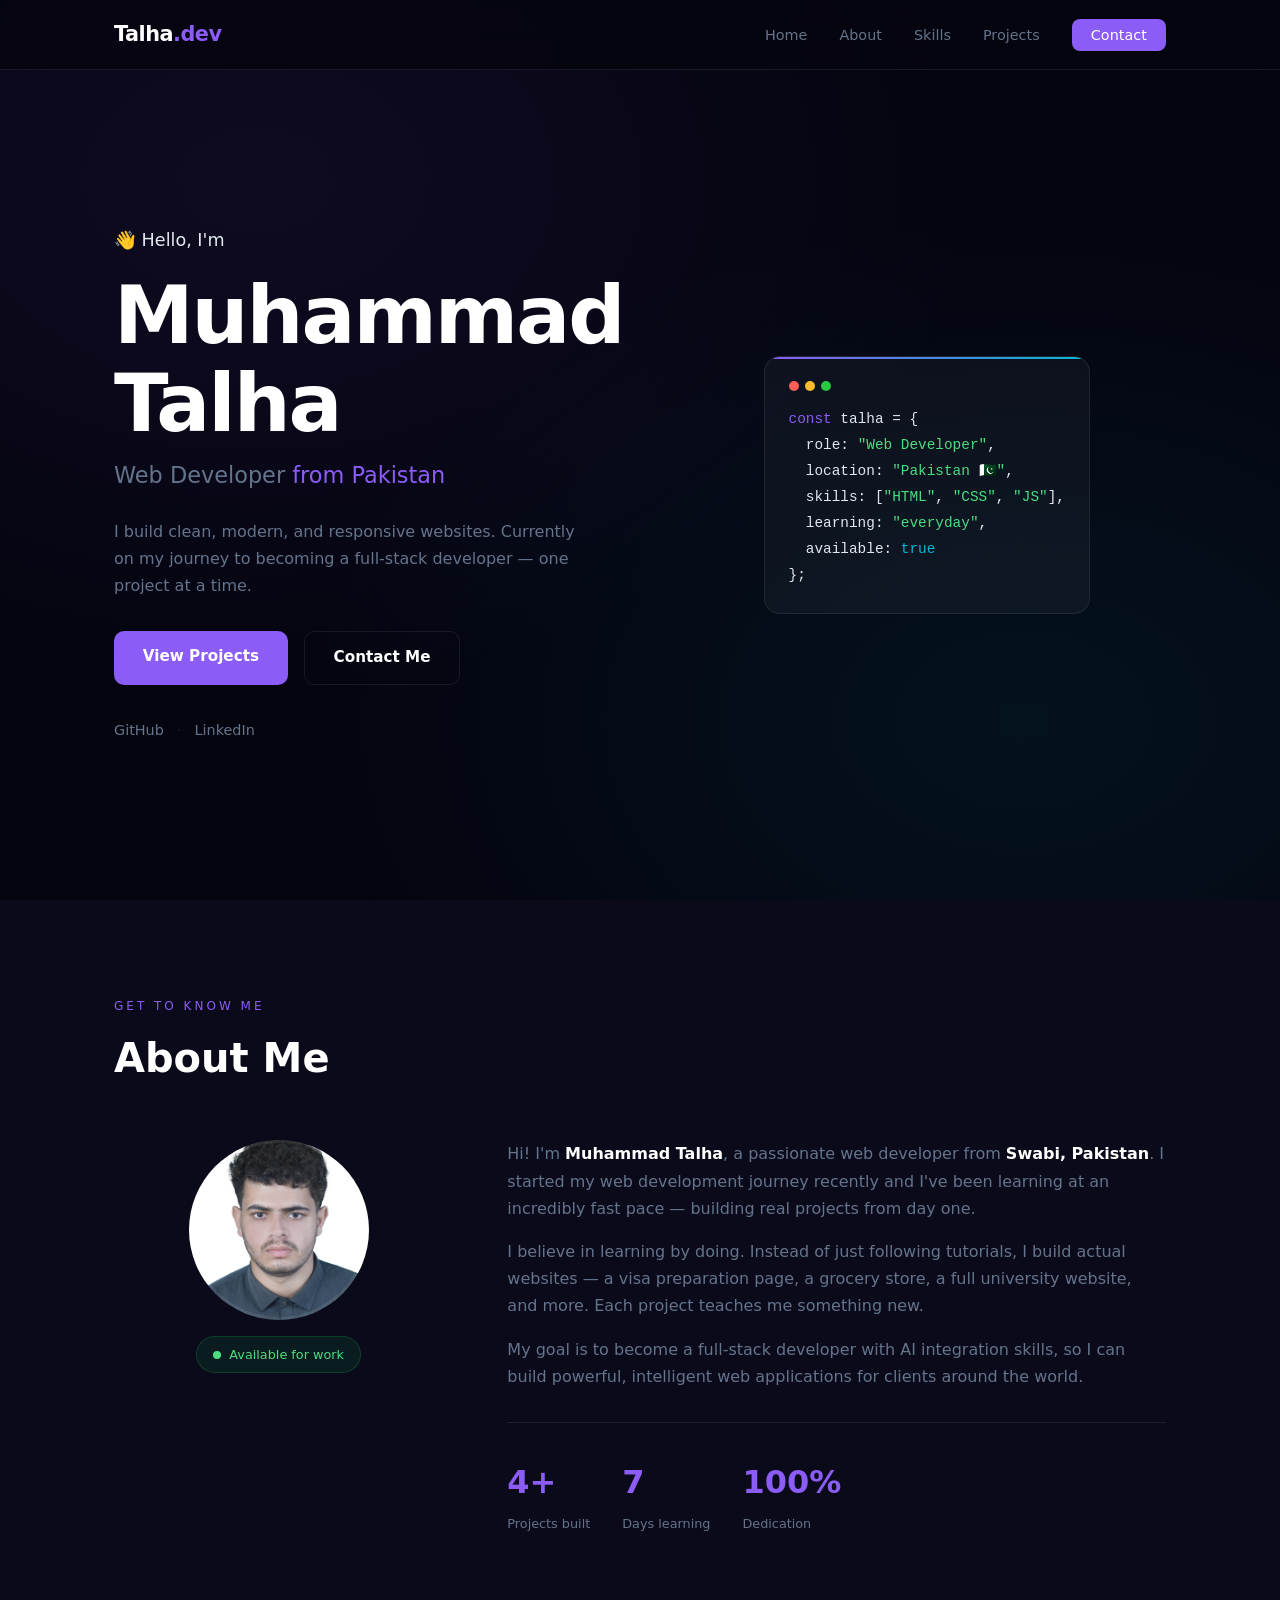
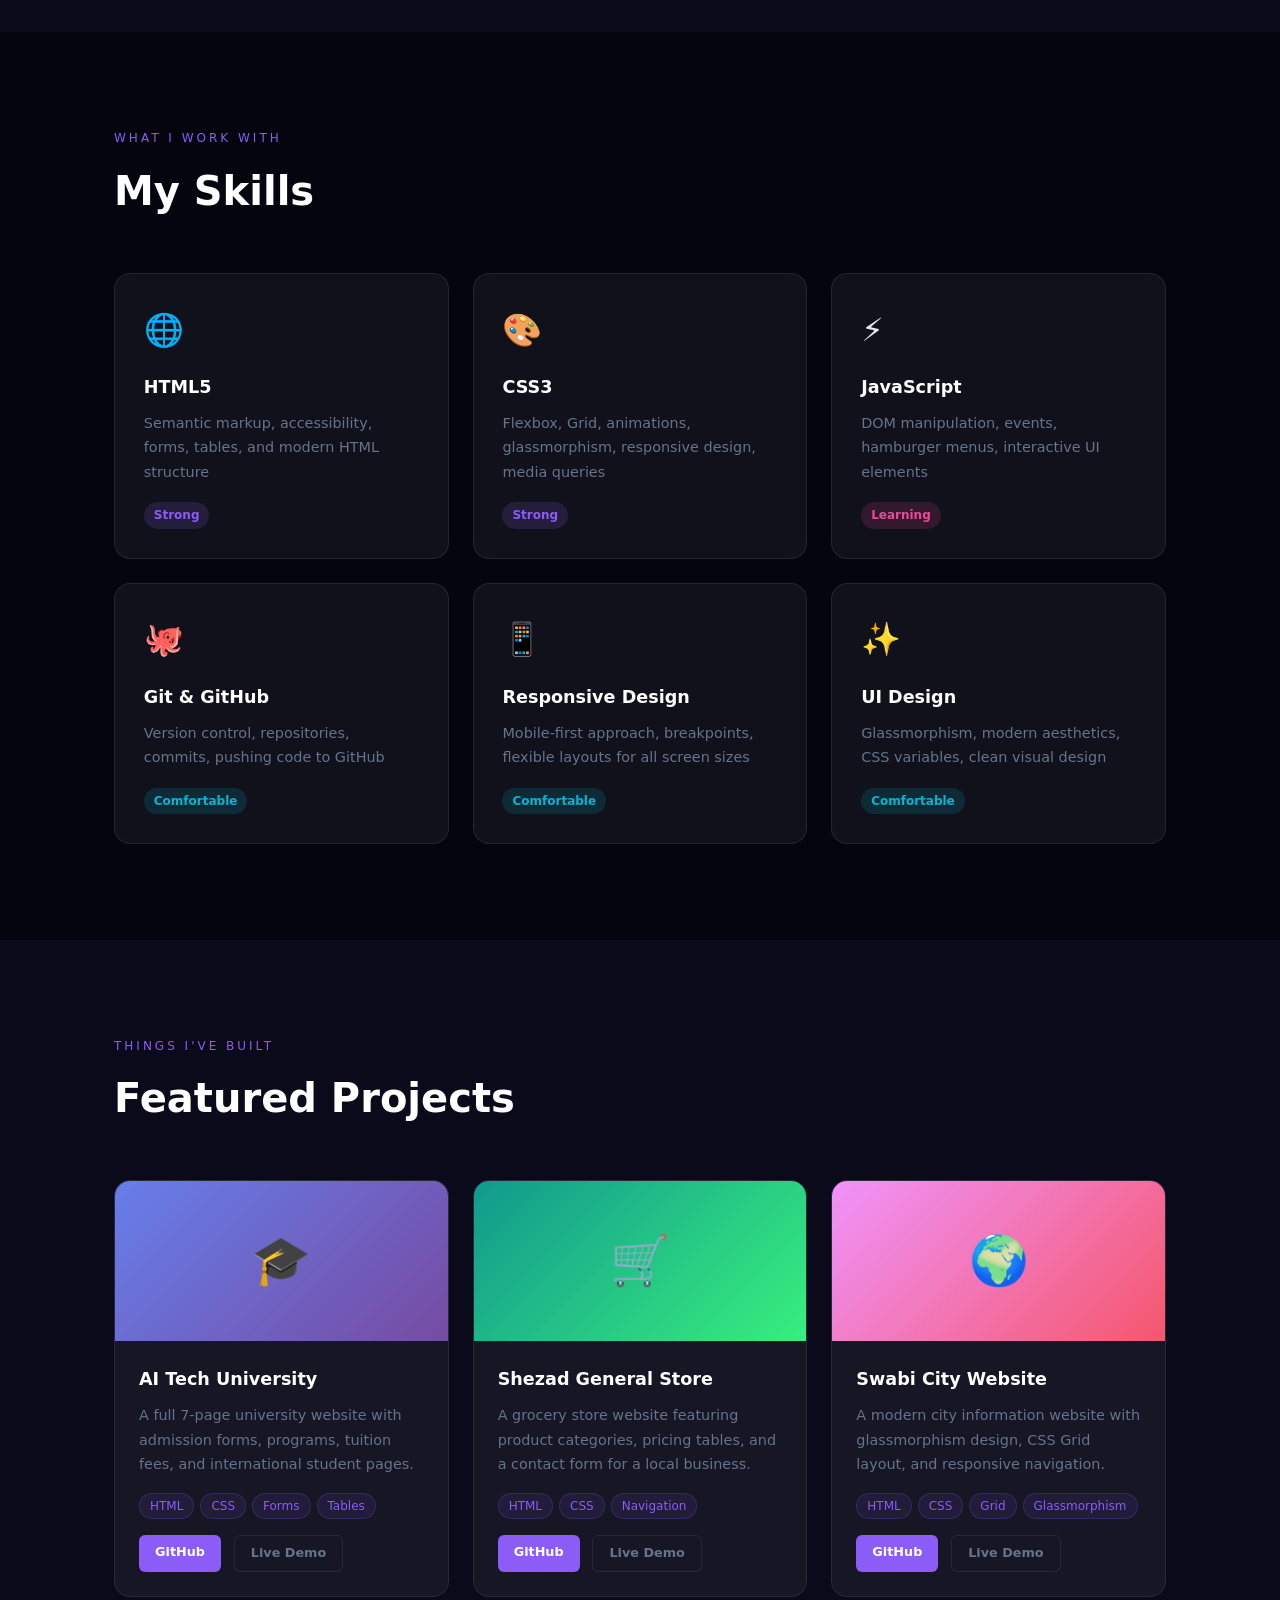
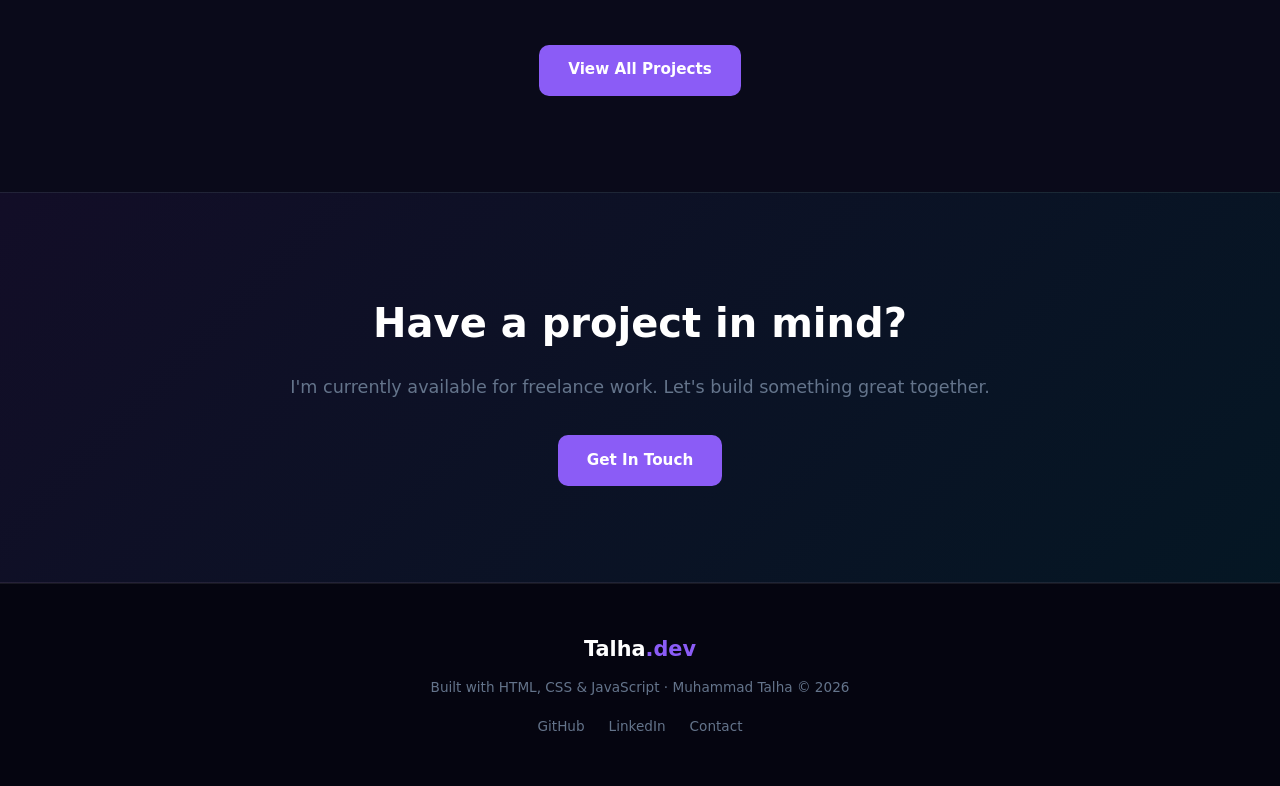
==== index.html @ 16346bde "Add files via upload" ====
<!DOCTYPE html>
<html lang="en">
<head>
    <meta charset="UTF-8">
    <meta name="viewport" content="width=device-width, initial-scale=1.0">
    <meta name="description" content="Muhammad Talha — Web Developer from Rawalpindi, Pakistan. Building clean, modern websites.">
    <title>Talha.dev — Web Developer</title>
    <link rel="stylesheet" href="main.css">
</head>
<body>

    <!-- NAV -->
    <nav id="navbar">
        <div class="nav-container">
            <a href="index.html" class="nav-logo">Talha<span>.dev</span></a>
            <ul class="nav-links" id="nav-links">
                <li><a href="#home">Home</a></li>
                <li><a href="#about">About</a></li>
                <li><a href="#skills">Skills</a></li>
                <li><a href="projects.html">Projects</a></li>
                <li><a href="contact.html" class="nav-cta">Contact</a></li>
            </ul>
            <button class="hamburger" id="hamburger" aria-label="Toggle menu">
                <span></span>
                <span></span>
                <span></span>
            </button>
        </div>
    </nav>

    <!-- HERO -->
    <section class="hero" id="home">
        <div class="hero-content">
            <p class="hero-eyebrow">👋 Hello, I'm</p>
            <h1 class="hero-name">Muhammad Talha</h1>
            <p class="hero-title">Web Developer <span class="accent">from Pakistan</span></p>
            <p class="hero-bio">I build clean, modern, and responsive websites. Currently on my journey to becoming a full-stack developer — one project at a time.</p>
            <div class="hero-btns">
                <a href="projects.html" class="btn btn-primary">View Projects</a>
                <a href="contact.html" class="btn btn-secondary">Contact Me</a>
            </div>
            <div class="hero-socials">
                <a href="https://github.com/talha-dotdev" target="_blank" class="social-link">GitHub</a>
                <span class="social-divider">·</span>
                <a href="https://www.linkedin.com/in/muhammad-talha-b890803ab?" class="social-link">LinkedIn</a>
            </div>
        </div>
        <div class="hero-decoration">
            <div class="code-card">
                <div class="code-dots">
                    <span></span><span></span><span></span>
                </div>
                <pre><code><span class="c-purple">const</span> talha = {
  role: <span class="c-green">"Web Developer"</span>,
  location: <span class="c-green">"Pakistan 🇵🇰"</span>,
  skills: [<span class="c-green">"HTML"</span>, <span class="c-green">"CSS"</span>, <span class="c-green">"JS"</span>],
  learning: <span class="c-green">"everyday"</span>,
  available: <span class="c-cyan">true</span>
};</code></pre>
            </div>
        </div>
    </section>

    <!-- ABOUT -->
    <section class="about section" id="about">
        <div class="container">
            <p class="section-eyebrow">Get to know me</p>
            <h2 class="section-title">About Me</h2>
            <div class="about-grid">
                <div class="about-img-wrap">
                    <div class="about-img-placeholder">
            
                    </div>
                    <div class="about-badge">
                        <span class="badge-dot"></span>
                        Available for work
                    </div>
                </div>
                <div class="about-content">
                    <p>Hi! I'm <strong>Muhammad Talha</strong>, a passionate web developer from <strong>Swabi, Pakistan</strong>. I started my web development journey recently and I've been learning at an incredibly fast pace — building real projects from day one.</p>
                    <p>I believe in learning by doing. Instead of just following tutorials, I build actual websites — a visa preparation page, a grocery store, a full university website, and more. Each project teaches me something new.</p>
                    <p>My goal is to become a full-stack developer with AI integration skills, so I can build powerful, intelligent web applications for clients around the world.</p>
                    <div class="about-stats">
                        <div class="stat">
                            <span class="stat-num">4+</span>
                            <span class="stat-label">Projects built</span>
                        </div>
                        <div class="stat">
                            <span class="stat-num">7</span>
                            <span class="stat-label">Days learning</span>
                        </div>
                        <div class="stat">
                            <span class="stat-num">100%</span>
                            <span class="stat-label">Dedication</span>
                        </div>
                    </div>
                </div>
            </div>
        </div>
    </section>

    <!-- SKILLS -->
    <section class="skills section" id="skills">
        <div class="container">
            <p class="section-eyebrow">What I work with</p>
            <h2 class="section-title">My Skills</h2>
            <div class="skills-grid">
                <div class="skill-card">
                    <div class="skill-icon">🌐</div>
                    <h3>HTML5</h3>
                    <p>Semantic markup, accessibility, forms, tables, and modern HTML structure</p>
                    <span class="skill-level skill-strong">Strong</span>
                </div>
                <div class="skill-card">
                    <div class="skill-icon">🎨</div>
                    <h3>CSS3</h3>
                    <p>Flexbox, Grid, animations, glassmorphism, responsive design, media queries</p>
                    <span class="skill-level skill-strong">Strong</span>
                </div>
                <div class="skill-card">
                    <div class="skill-icon">⚡</div>
                    <h3>JavaScript</h3>
                    <p>DOM manipulation, events, hamburger menus, interactive UI elements</p>
                    <span class="skill-level skill-learning">Learning</span>
                </div>
                <div class="skill-card">
                    <div class="skill-icon">🐙</div>
                    <h3>Git & GitHub</h3>
                    <p>Version control, repositories, commits, pushing code to GitHub</p>
                    <span class="skill-level skill-medium">Comfortable</span>
                </div>
                <div class="skill-card">
                    <div class="skill-icon">📱</div>
                    <h3>Responsive Design</h3>
                    <p>Mobile-first approach, breakpoints, flexible layouts for all screen sizes</p>
                    <span class="skill-level skill-medium">Comfortable</span>
                </div>
                <div class="skill-card">
                    <div class="skill-icon">✨</div>
                    <h3>UI Design</h3>
                    <p>Glassmorphism, modern aesthetics, CSS variables, clean visual design</p>
                    <span class="skill-level skill-medium">Comfortable</span>
                </div>
            </div>
        </div>
    </section>

    <!-- PROJECTS PREVIEW -->
    <section class="projects-preview section">
        <div class="container">
            <p class="section-eyebrow">Things I've built</p>
            <h2 class="section-title">Featured Projects</h2>
            <div class="projects-grid">
                <div class="project-card">
                    <div class="project-img" style="background: linear-gradient(135deg, #667eea, #764ba2);">
                        <span>🎓</span>
                    </div>
                    <div class="project-content">
                        <h3>AI Tech University</h3>
                        <p>A full 7-page university website with admission forms, programs, tuition fees, and international student pages.</p>
                        <div class="project-tags">
                            <span class="tag">HTML</span>
                            <span class="tag">CSS</span>
                            <span class="tag">Forms</span>
                            <span class="tag">Tables</span>
                        </div>
                        <div class="project-links">
                            <a href="https://github.com/talha-dotdev/ai-tech-university" target="_blank" class="btn-sm">GitHub</a>
                            <a href="https://talha-dotdev.github.io/ai-tech-university" target="_blank" class="btn-sm btn-sm-outline">Live Demo</a>
                        </div>
                    </div>
                </div>
                <div class="project-card">
                    <div class="project-img" style="background: linear-gradient(135deg, #11998e, #38ef7d);">
                        <span>🛒</span>
                    </div>
                    <div class="project-content">
                        <h3>Shezad General Store</h3>
                        <p>A grocery store website featuring product categories, pricing tables, and a contact form for a local business.</p>
                        <div class="project-tags">
                            <span class="tag">HTML</span>
                            <span class="tag">CSS</span>
                            <span class="tag">Navigation</span>
                        </div>
                        <div class="project-links">
                            <a href="https://github.com/talha-dotdev" target="_blank" class="btn-sm">GitHub</a>
                            <a href="#" class="btn-sm btn-sm-outline">Live Demo</a>
                        </div>
                    </div>
                </div>
                <div class="project-card">
                    <div class="project-img" style="background: linear-gradient(135deg, #f093fb, #f5576c);">
                        <span>🌍</span>
                    </div>
                    <div class="project-content">
                        <h3>Swabi City Website</h3>
                        <p>A modern city information website with glassmorphism design, CSS Grid layout, and responsive navigation.</p>
                        <div class="project-tags">
                            <span class="tag">HTML</span>
                            <span class="tag">CSS</span>
                            <span class="tag">Grid</span>
                            <span class="tag">Glassmorphism</span>
                        </div>
                        <div class="project-links">
                            <a href="https://github.com/talha-dotdev" target="_blank" class="btn-sm">GitHub</a>
                            <a href="#" class="btn-sm btn-sm-outline">Live Demo</a>
                        </div>
                    </div>
                </div>
            </div>
            <div class="projects-cta">
                <a href="projects.html" class="btn btn-primary">View All Projects</a>
            </div>
        </div>
    </section>

    <!-- CTA BANNER -->
    <section class="cta-banner">
        <div class="container">
            <h2>Have a project in mind?</h2>
            <p>I'm currently available for freelance work. Let's build something great together.</p>
            <a href="contact.html" class="btn btn-primary">Get In Touch</a>
        </div>
    </section>

    <!-- FOOTER -->
    <footer>
        <div class="container">
            <p class="footer-logo">Talha<span>.dev</span></p>
            <p class="footer-text">Built with HTML, CSS & JavaScript · Muhammad Talha © 2026</p>
            <div class="footer-links">
                <a href="https://github.com/talha-dotdev" target="_blank">GitHub</a>
                <a href="#">LinkedIn</a>
                <a href="contact.html">Contact</a>
            </div>
        </div>
    </footer>

    <script src="main.js"></script>
</body>
</html>
---- main.css ----
/* ── CSS VARIABLES ── */
:root {
    --bg: #050510;
    --bg-2: #0a0a1a;
    --surface: rgba(255, 255, 255, 0.05);
    --border: rgba(255, 255, 255, 0.08);
    --border-hover: rgba(139, 92, 246, 0.4);
    --text: #e2e8f0;
    --muted: #64748b;
    --white: #ffffff;
    --purple: #8b5cf6;
    --cyan: #06b6d4;
    --pink: #ec4899;
    --radius: 16px;
    --nav-height: 70px;
}

/* ── RESET ── */
*, *::before, *::after {
    margin: 0;
    padding: 0;
    box-sizing: border-box;
}

/* ── SCROLLBAR ── */
::-webkit-scrollbar { width: 4px; }
::-webkit-scrollbar-track { background: var(--bg); }
::-webkit-scrollbar-thumb { background: var(--purple); border-radius: 10px; }
::selection { background: var(--purple); color: #fff; }

/* ── BODY ── */
html { scroll-behavior: smooth; }

body {
    font-family: 'Segoe UI', system-ui, sans-serif;
    background: var(--bg);
    color: var(--text);
    line-height: 1.7;
    font-size: 1rem;
    overflow-x: hidden;
}

/* ── BACKGROUND GLOW ── */
body::before {
    content: '';
    position: fixed;
    inset: 0;
    background:
        radial-gradient(ellipse at 20% 20%, rgba(139,92,246,0.08) 0%, transparent 50%),
        radial-gradient(ellipse at 80% 80%, rgba(6,182,212,0.08) 0%, transparent 50%);
    z-index: -1;
    pointer-events: none;
}

/* ── CONTAINER ── */
.container {
    max-width: 1100px;
    margin: 0 auto;
    padding: 0 1.5rem;
}

/* ── SECTION ── */
.section {
    padding: 6rem 0;
}

.section-eyebrow {
    font-size: 0.75rem;
    letter-spacing: 3px;
    text-transform: uppercase;
    color: var(--purple);
    margin-bottom: 0.5rem;
    display: block;
}

.section-title {
    font-size: clamp(1.8rem, 4vw, 2.5rem);
    font-weight: 700;
    color: var(--white);
    margin-bottom: 3rem;
}

/* ── NAV ── */
nav {
    position: fixed;
    top: 0;
    left: 0;
    width: 100%;
    z-index: 999;
    height: var(--nav-height);
    display: flex;
    align-items: center;
    background: rgba(5, 5, 16, 0.8);
    backdrop-filter: blur(20px);
    -webkit-backdrop-filter: blur(20px);
    border-bottom: 1px solid var(--border);
    transition: all 0.3s ease;
}

.nav-container {
    max-width: 1100px;
    margin: 0 auto;
    padding: 0 1.5rem;
    width: 100%;
    display: flex;
    align-items: center;
    justify-content: space-between;
}

.nav-logo {
    font-size: 1.3rem;
    font-weight: 800;
    color: var(--white);
    text-decoration: none;
    letter-spacing: -0.5px;
}

.nav-logo span { color: var(--purple); }

.nav-links {
    display: flex;
    list-style: none;
    gap: 2rem;
    align-items: center;
}

.nav-links a {
    color: var(--muted);
    text-decoration: none;
    font-size: 0.9rem;
    font-weight: 500;
    transition: color 0.3s ease;
}

.nav-links a:hover { color: var(--white); }

.nav-cta {
    background: var(--purple) !important;
    color: var(--white) !important;
    padding: 0.5rem 1.2rem !important;
    border-radius: 8px !important;
}

.nav-cta:hover { background: #7c3aed !important; }

/* hamburger */
.hamburger {
    display: none;
    flex-direction: column;
    gap: 5px;
    background: none;
    border: none;
    cursor: pointer;
    padding: 4px;
}

.hamburger span {
    display: block;
    width: 24px;
    height: 2px;
    background: var(--white);
    border-radius: 2px;
    transition: all 0.3s ease;
}

.hamburger.active span:nth-child(1) { transform: rotate(45deg) translate(5px, 5px); }
.hamburger.active span:nth-child(2) { opacity: 0; }
.hamburger.active span:nth-child(3) { transform: rotate(-45deg) translate(5px, -5px); }

/* ── HERO ── */
.hero {
    min-height: 100vh;
    padding-top: var(--nav-height);
    display: flex;
    align-items: center;
    padding-left: 1.5rem;
    padding-right: 1.5rem;
    max-width: 1100px;
    margin: 0 auto;
    gap: 4rem;
}

.hero-content { flex: 1; }

.hero-eyebrow {
    font-size: 1.1rem;
    margin-bottom: 1rem;
    animation: fadeUp 0.6s 0.1s both;
}

.hero-name {
    font-size: clamp(2.5rem, 7vw, 5rem);
    font-weight: 900;
    line-height: 1.1;
    color: var(--white);
    letter-spacing: -2px;
    margin-bottom: 0.5rem;
    animation: fadeUp 0.6s 0.2s both;
}

.hero-title {
    font-size: clamp(1.1rem, 2.5vw, 1.4rem);
    color: var(--muted);
    margin-bottom: 1.5rem;
    animation: fadeUp 0.6s 0.3s both;
}

.accent { color: var(--purple); }

.hero-bio {
    color: var(--muted);
    max-width: 480px;
    margin-bottom: 2rem;
    animation: fadeUp 0.6s 0.4s both;
}

.hero-btns {
    display: flex;
    gap: 1rem;
    flex-wrap: wrap;
    margin-bottom: 2rem;
    animation: fadeUp 0.6s 0.5s both;
}

.hero-socials {
    display: flex;
    align-items: center;
    gap: 0.8rem;
    animation: fadeUp 0.6s 0.6s both;
}

.social-link {
    color: var(--muted);
    text-decoration: none;
    font-size: 0.9rem;
    transition: color 0.3s;
}

.social-link:hover { color: var(--cyan); }
.social-divider { color: var(--border); }

/* code card decoration */
.hero-decoration {
    flex: 1;
    display: flex;
    justify-content: center;
    animation: fadeUp 0.6s 0.4s both;
}

.code-card {
    background: rgba(255,255,255,0.04);
    border: 1px solid var(--border);
    border-radius: var(--radius);
    padding: 1.5rem;
    font-family: 'Courier New', monospace;
    font-size: 0.9rem;
    min-width: 280px;
    position: relative;
    overflow: hidden;
}

.code-card::before {
    content: '';
    position: absolute;
    top: 0; left: 0; right: 0;
    height: 2px;
    background: linear-gradient(90deg, var(--purple), var(--cyan));
}

.code-dots {
    display: flex;
    gap: 6px;
    margin-bottom: 1rem;
}

.code-dots span {
    width: 10px; height: 10px;
    border-radius: 50%;
    background: var(--border);
}

.code-dots span:nth-child(1) { background: #ff5f57; }
.code-dots span:nth-child(2) { background: #febc2e; }
.code-dots span:nth-child(3) { background: #28c840; }

code { color: var(--text); line-height: 1.8; }
.c-purple { color: var(--purple); }
.c-green { color: #4ade80; }
.c-cyan { color: var(--cyan); }

/* ── BUTTONS ── */
.btn {
    display: inline-block;
    padding: 0.8rem 1.8rem;
    border-radius: 10px;
    font-weight: 600;
    font-size: 0.95rem;
    text-decoration: none;
    transition: all 0.3s ease;
    cursor: pointer;
}

.btn-primary {
    background: var(--purple);
    color: var(--white);
}

.btn-primary:hover {
    background: #7c3aed;
    transform: translateY(-2px);
    box-shadow: 0 10px 25px rgba(139,92,246,0.3);
}

.btn-secondary {
    background: transparent;
    color: var(--white);
    border: 1px solid var(--border);
}

.btn-secondary:hover {
    border-color: var(--purple);
    color: var(--purple);
    transform: translateY(-2px);
}

.btn-sm {
    display: inline-block;
    padding: 0.4rem 1rem;
    background: var(--purple);
    color: var(--white);
    border-radius: 6px;
    font-size: 0.8rem;
    font-weight: 600;
    text-decoration: none;
    transition: all 0.3s ease;
}

.btn-sm:hover { background: #7c3aed; transform: translateY(-1px); }

.btn-sm-outline {
    background: transparent;
    border: 1px solid var(--border);
    color: var(--muted);
}

.btn-sm-outline:hover { border-color: var(--cyan); color: var(--cyan); background: transparent; }

/* ── ABOUT ── */
.about { background: var(--bg-2); }

.about-grid {
    display: grid;
    grid-template-columns: 1fr 2fr;
    gap: 4rem;
    align-items: start;
}

.about-img-wrap {
    display: flex;
    flex-direction: column;
    align-items: center;
    gap: 1rem;
}

.about-img-placeholder {
    width: 180px;
    height: 180px;
    border-radius: 50%;
    background-image:url(./II2538\ \(1\).jpg);
    background-size: cover;
    background-position: center;
    display: flex;
    align-items: center;
    justify-content: center;
    font-size: 3rem;
    font-weight: 800;
    color: var(--white);
    border: 3px solid var(--border);
}

.about-badge {
    display: flex;
    align-items: center;
    gap: 8px;
    background: rgba(34,197,94,0.1);
    border: 1px solid rgba(34,197,94,0.2);
    color: #4ade80;
    padding: 0.4rem 1rem;
    border-radius: 99px;
    font-size: 0.8rem;
    font-weight: 500;
}

.badge-dot {
    width: 8px; height: 8px;
    border-radius: 50%;
    background: #4ade80;
    animation: pulse 2s infinite;
}

@keyframes pulse {
    0%, 100% { opacity: 1; }
    50% { opacity: 0.4; }
}

.about-content p {
    color: var(--muted);
    margin-bottom: 1rem;
    font-size: 1rem;
}

.about-content strong { color: var(--white); }

.about-stats {
    display: flex;
    gap: 2rem;
    margin-top: 2rem;
    padding-top: 2rem;
    border-top: 1px solid var(--border);
}

.stat-num {
    display: block;
    font-size: 2rem;
    font-weight: 800;
    color: var(--purple);
}

.stat-label {
    font-size: 0.8rem;
    color: var(--muted);
}

/* ── SKILLS ── */
.skills-grid {
    display: grid;
    grid-template-columns: repeat(auto-fit, minmax(280px, 1fr));
    gap: 1.5rem;
}

.skill-card {
    background: var(--surface);
    border: 1px solid var(--border);
    border-radius: var(--radius);
    padding: 1.8rem;
    transition: all 0.3s ease;
    position: relative;
    overflow: hidden;
}

.skill-card::before {
    content: '';
    position: absolute;
    top: 0; left: 0; right: 0;
    height: 2px;
    background: linear-gradient(90deg, var(--purple), var(--cyan));
    opacity: 0;
    transition: opacity 0.3s ease;
}

.skill-card:hover {
    border-color: var(--border-hover);
    transform: translateY(-4px);
    box-shadow: 0 20px 40px rgba(0,0,0,0.3);
}

.skill-card:hover::before { opacity: 1; }

.skill-icon { font-size: 2rem; margin-bottom: 1rem; }

.skill-card h3 {
    color: var(--white);
    font-size: 1.1rem;
    margin-bottom: 0.5rem;
}

.skill-card p {
    color: var(--muted);
    font-size: 0.9rem;
    margin-bottom: 1rem;
}

.skill-level {
    display: inline-block;
    padding: 3px 10px;
    border-radius: 99px;
    font-size: 0.75rem;
    font-weight: 600;
}

.skill-strong { background: rgba(139,92,246,0.15); color: var(--purple); }
.skill-medium { background: rgba(6,182,212,0.15); color: var(--cyan); }
.skill-learning { background: rgba(236,72,153,0.15); color: var(--pink); }

/* ── PROJECTS ── */
.projects-preview { background: var(--bg-2); }

.projects-grid {
    display: grid;
    grid-template-columns: repeat(auto-fit, minmax(300px, 1fr));
    gap: 1.5rem;
    margin-bottom: 3rem;
}

.project-card {
    background: var(--surface);
    border: 1px solid var(--border);
    border-radius: var(--radius);
    overflow: hidden;
    transition: all 0.3s ease;
}

.project-card:hover {
    border-color: var(--border-hover);
    transform: translateY(-6px);
    box-shadow: 0 25px 50px rgba(0,0,0,0.4);
}

.project-img {
    height: 160px;
    display: flex;
    align-items: center;
    justify-content: center;
    font-size: 3rem;
}

.project-content { padding: 1.5rem; }

.project-content h3 {
    color: var(--white);
    font-size: 1.1rem;
    margin-bottom: 0.5rem;
}

.project-content p {
    color: var(--muted);
    font-size: 0.9rem;
    margin-bottom: 1rem;
}

.project-tags {
    display: flex;
    flex-wrap: wrap;
    gap: 6px;
    margin-bottom: 1rem;
}

.tag {
    background: rgba(139,92,246,0.1);
    color: var(--purple);
    border: 1px solid rgba(139,92,246,0.2);
    padding: 2px 10px;
    border-radius: 99px;
    font-size: 0.75rem;
    font-weight: 500;
}

.project-links {
    display: flex;
    gap: 0.8rem;
}

.projects-cta { text-align: center; }

/* ── CTA BANNER ── */
.cta-banner {
    padding: 6rem 1.5rem;
    text-align: center;
    background: linear-gradient(135deg, rgba(139,92,246,0.1), rgba(6,182,212,0.1));
    border-top: 1px solid var(--border);
    border-bottom: 1px solid var(--border);
}

.cta-banner h2 {
    font-size: clamp(1.8rem, 4vw, 2.5rem);
    color: var(--white);
    margin-bottom: 1rem;
}

.cta-banner p {
    color: var(--muted);
    margin-bottom: 2rem;
    font-size: 1.1rem;
}

/* ── FOOTER ── */
footer {
    padding: 3rem 1.5rem;
    text-align: center;
    border-top: 1px solid var(--border);
}

.footer-logo {
    font-size: 1.3rem;
    font-weight: 800;
    color: var(--white);
    margin-bottom: 0.5rem;
}

.footer-logo span { color: var(--purple); }

.footer-text {
    color: var(--muted);
    font-size: 0.85rem;
    margin-bottom: 1rem;
}

.footer-links {
    display: flex;
    gap: 1.5rem;
    justify-content: center;
}

.footer-links a {
    color: var(--muted);
    text-decoration: none;
    font-size: 0.85rem;
    transition: color 0.3s;
}

.footer-links a:hover { color: var(--purple); }

/* ── PAGE HERO ── */
.page-hero {
    padding: calc(var(--nav-height) + 4rem) 0 4rem;
    border-bottom: 1px solid var(--border);
}

.page-title {
    font-size: clamp(2.5rem, 6vw, 4rem);
    font-weight: 900;
    color: var(--white);
    letter-spacing: -2px;
    margin-bottom: 1rem;
}

.page-subtitle {
    color: var(--muted);
    font-size: 1.1rem;
    max-width: 500px;
}

/* ── PROJECTS FULL PAGE ── */
.projects-grid-full {
    display: flex;
    flex-direction: column;
    gap: 2rem;
}

.project-card-full {
    display: grid;
    grid-template-columns: 300px 1fr;
    background: var(--surface);
    border: 1px solid var(--border);
    border-radius: var(--radius);
    overflow: hidden;
    transition: all 0.3s ease;
}

.project-card-full:hover {
    border-color: var(--border-hover);
    box-shadow: 0 20px 40px rgba(0,0,0,0.3);
}

.project-img-full {
    display: flex;
    align-items: center;
    justify-content: center;
    font-size: 4rem;
    min-height: 200px;
}

.project-content-full { padding: 2rem; }

.project-header {
    display: flex;
    justify-content: space-between;
    align-items: center;
    margin-bottom: 1rem;
}

.project-header h2 {
    color: var(--white);
    font-size: 1.4rem;
}

.project-num {
    font-size: 2rem;
    font-weight: 900;
    color: var(--border);
}

.project-content-full p {
    color: var(--muted);
    margin-bottom: 1rem;
    font-size: 0.95rem;
}

.project-highlights {
    display: flex;
    gap: 2rem;
    padding: 1rem 0;
    border-top: 1px solid var(--border);
    border-bottom: 1px solid var(--border);
    margin-bottom: 1rem;
}

.h-num {
    display: block;
    font-size: 1.5rem;
    font-weight: 800;
    color: var(--purple);
}

.h-label {
    font-size: 0.75rem;
    color: var(--muted);
}

/* ── CONTACT PAGE ── */
.contact-grid {
    display: grid;
    grid-template-columns: 1fr 1.5fr;
    gap: 4rem;
    align-items: start;
}

.contact-info h2 {
    color: var(--white);
    font-size: 1.8rem;
    margin-bottom: 1rem;
}

.contact-info > p {
    color: var(--muted);
    margin-bottom: 2rem;
}

.contact-items {
    display: flex;
    flex-direction: column;
    gap: 1.5rem;
    margin-bottom: 2rem;
}

.contact-item {
    display: flex;
    align-items: flex-start;
    gap: 1rem;
}

.contact-icon {
    font-size: 1.3rem;
    width: 40px;
    height: 40px;
    background: var(--surface);
    border: 1px solid var(--border);
    border-radius: 10px;
    display: flex;
    align-items: center;
    justify-content: center;
    flex-shrink: 0;
}

.contact-label {
    display: block;
    font-size: 0.75rem;
    color: var(--muted);
    text-transform: uppercase;
    letter-spacing: 1px;
    margin-bottom: 3px;
}

.contact-item a,
.contact-item span {
    color: var(--text);
    text-decoration: none;
    font-size: 0.95rem;
    transition: color 0.3s;
}

.contact-item a:hover { color: var(--purple); }

.availability {
    display: inline-flex;
    align-items: center;
    gap: 8px;
    background: rgba(34,197,94,0.1);
    border: 1px solid rgba(34,197,94,0.2);
    color: #4ade80;
    padding: 0.5rem 1.2rem;
    border-radius: 99px;
    font-size: 0.85rem;
    font-weight: 500;
}

.contact-form-wrap {
    background: var(--surface);
    border: 1px solid var(--border);
    border-radius: var(--radius);
    padding: 2.5rem;
    position: relative;
    overflow: hidden;
}

.contact-form-wrap::before {
    content: '';
    position: absolute;
    top: 0; left: 0; right: 0;
    height: 2px;
    background: linear-gradient(90deg, var(--purple), var(--cyan));
}

.form-group {
    display: flex;
    flex-direction: column;
    gap: 0.5rem;
    margin-bottom: 1.2rem;
}

.form-group label {
    font-size: 0.8rem;
    font-weight: 600;
    color: var(--purple);
    text-transform: uppercase;
    letter-spacing: 1px;
}

.form-group input,
.form-group textarea {
    background: rgba(255,255,255,0.03);
    border: 1px solid var(--border);
    border-radius: 10px;
    padding: 0.9rem 1.2rem;
    color: var(--white);
    font-size: 1rem;
    font-family: inherit;
    outline: none;
    transition: all 0.3s ease;
    resize: vertical;
}

.form-group input::placeholder,
.form-group textarea::placeholder {
    color: rgba(255,255,255,0.2);
}

.form-group input:focus,
.form-group textarea:focus {
    border-color: var(--purple);
    background: rgba(139,92,246,0.05);
    box-shadow: 0 0 0 3px rgba(139,92,246,0.1);
}

.form-success {
    display: none;
    color: #4ade80;
    font-size: 0.9rem;
    margin-top: 1rem;
    text-align: center;
}

@media (max-width: 768px) {
    .project-card-full {
        grid-template-columns: 1fr;
    }

    .project-img-full {
        min-height: 150px;
    }

    .contact-grid {
        grid-template-columns: 1fr;
        gap: 2rem;
    }
}

/* ── ANIMATIONS ── */
@keyframes fadeUp {
    from { opacity: 0; transform: translateY(20px); }
    to { opacity: 1; transform: translateY(0); }
}

/* ── RESPONSIVE ── */
@media (max-width: 768px) {
    .hero {
        flex-direction: column;
        text-align: center;
        padding-top: calc(var(--nav-height) + 2rem);
        gap: 2rem;
    }

    .hero-btns { justify-content: center; }
    .hero-socials { justify-content: center; }
    .hero-bio { margin: 0 auto 2rem; }

    .about-grid {
        grid-template-columns: 1fr;
        gap: 2rem;
    }

    .about-stats { justify-content: center; }
}

@media (max-width: 580px) {
    .hamburger { display: flex; }

    .nav-links {
        display: none;
        position: absolute;
        top: var(--nav-height);
        left: 0;
        width: 100%;
        flex-direction: column;
        background: rgba(5,5,16,0.98);
        backdrop-filter: blur(20px);
        padding: 1rem 0 2rem;
        border-bottom: 1px solid var(--border);
        gap: 0;
    }

    .nav-links.active { display: flex; }

    .nav-links li { width: 100%; }

    .nav-links a {
        display: block;
        padding: 0.8rem 2rem;
        border-bottom: 1px solid var(--border);
    }

    .nav-cta {
        margin: 1rem 2rem 0 !important;
        text-align: center !important;
        border-radius: 8px !important;
    }

    .section { padding: 4rem 0; }
    .hero-decoration { display: none; }
    .about-stats { flex-wrap: wrap; gap: 1rem; }
}
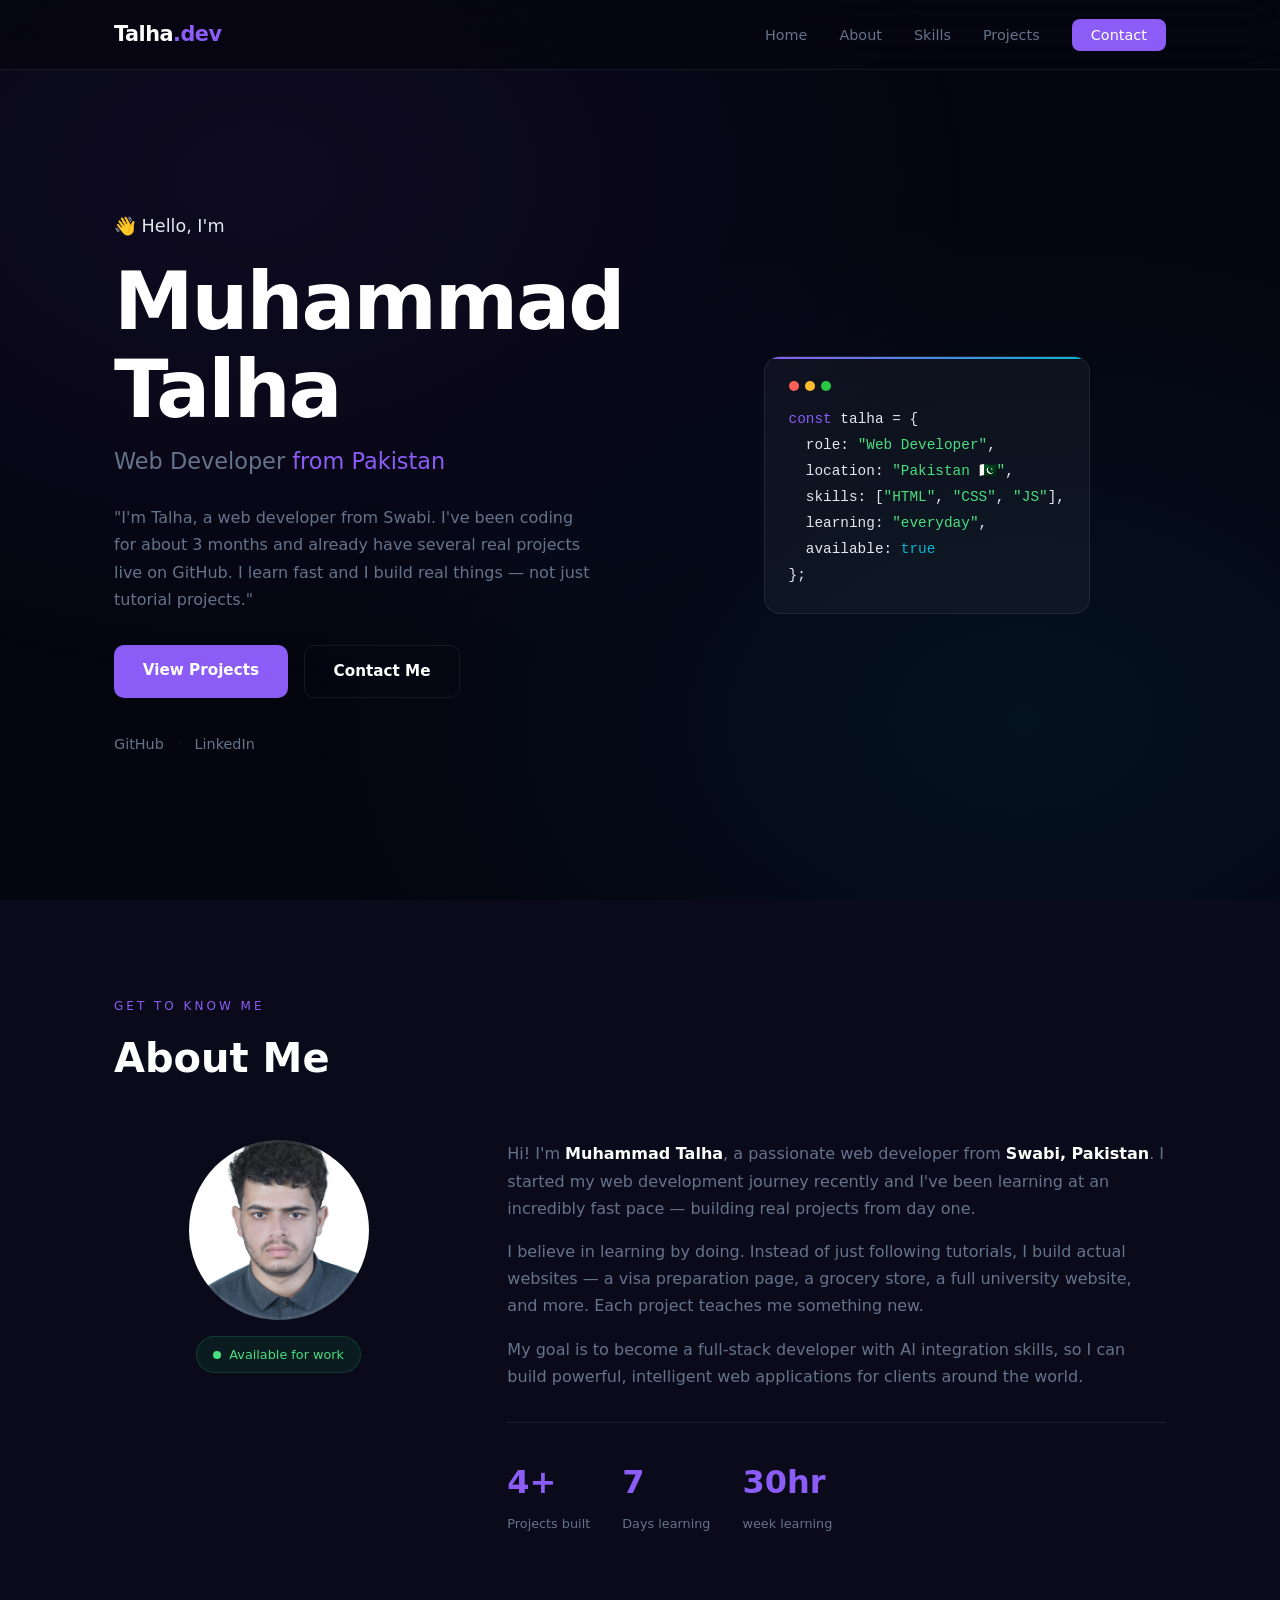
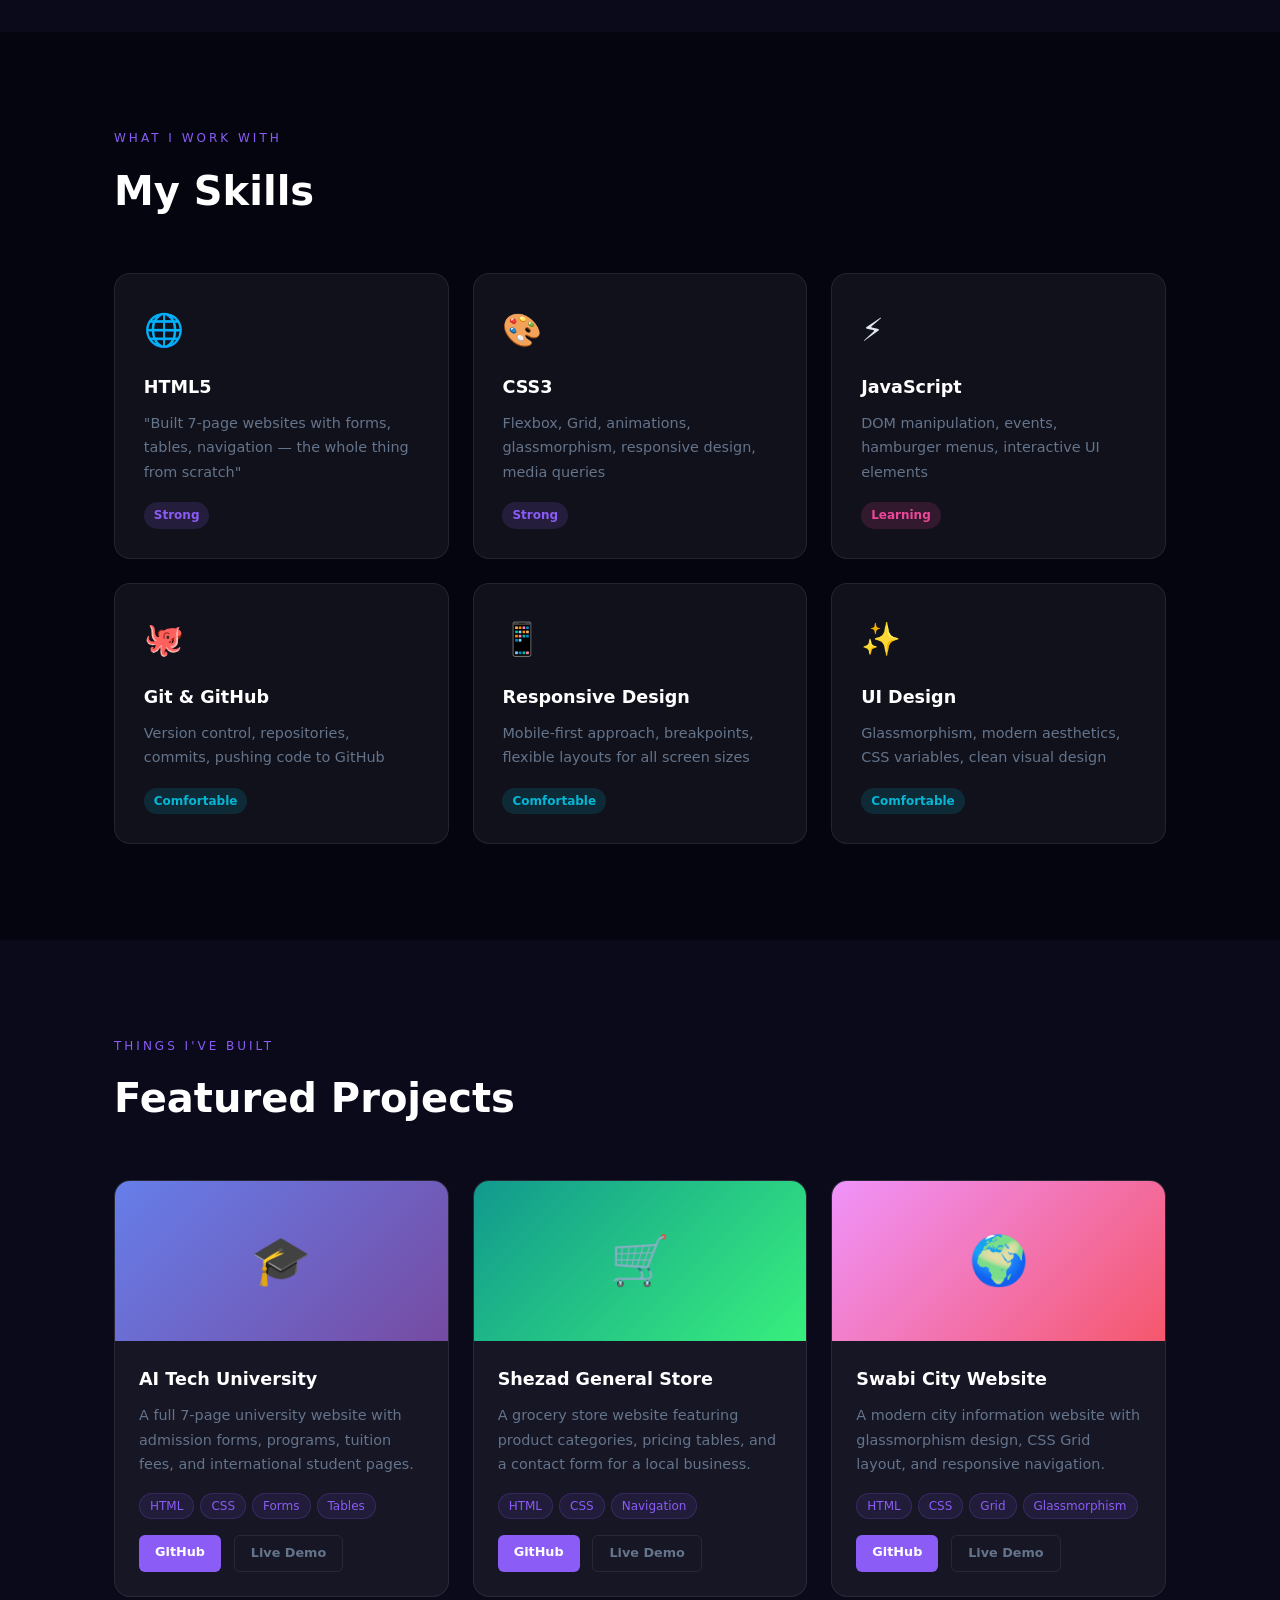
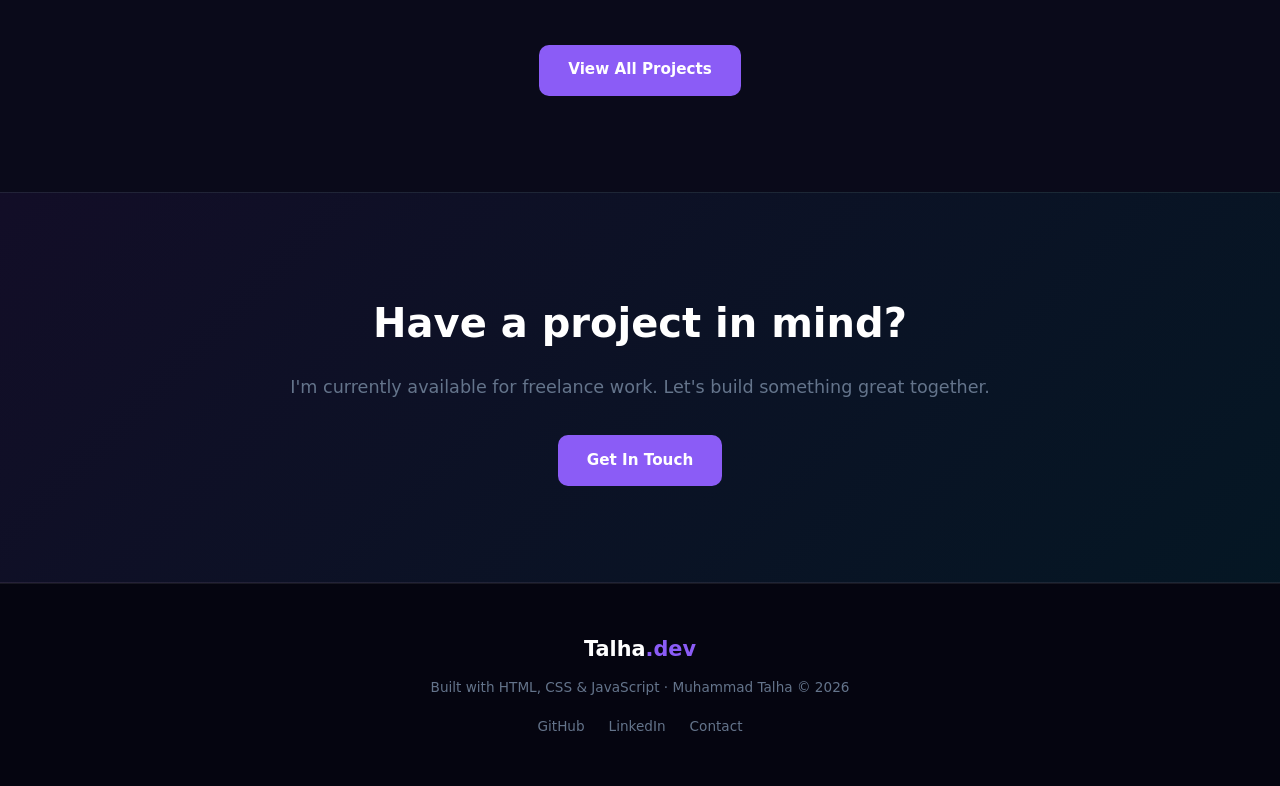
==== commit d7437f99: "Update index.html" ====
--- a/index.html
+++ b/index.html
@@ -34,7 +34,10 @@
             <p class="hero-eyebrow">👋 Hello, I'm</p>
             <h1 class="hero-name">Muhammad Talha</h1>
             <p class="hero-title">Web Developer <span class="accent">from Pakistan</span></p>
-            <p class="hero-bio">I build clean, modern, and responsive websites. Currently on my journey to becoming a full-stack developer — one project at a time.</p>
+            <p class="hero-bio">"I'm Talha, a web developer from Swabi. I've been 
+coding for about 3 months and already have several real 
+projects live on GitHub. I learn fast and I build 
+real things — not just tutorial projects."</p>
             <div class="hero-btns">
                 <a href="projects.html" class="btn btn-primary">View Projects</a>
                 <a href="contact.html" class="btn btn-secondary">Contact Me</a>
@@ -90,8 +93,8 @@
                             <span class="stat-label">Days learning</span>
                         </div>
                         <div class="stat">
-                            <span class="stat-num">100%</span>
-                            <span class="stat-label">Dedication</span>
+                            <span class="stat-num">30hr</span>
+                            <span class="stat-label">week learning</span>
                         </div>
                     </div>
                 </div>
@@ -108,7 +111,8 @@
                 <div class="skill-card">
                     <div class="skill-icon">🌐</div>
                     <h3>HTML5</h3>
-                    <p>Semantic markup, accessibility, forms, tables, and modern HTML structure</p>
+                    <p>"Built 7-page websites with forms, tables, 
+navigation — the whole thing from scratch"</p>
                     <span class="skill-level skill-strong">Strong</span>
                 </div>
                 <div class="skill-card">
@@ -230,7 +234,7 @@
             <p class="footer-text">Built with HTML, CSS & JavaScript · Muhammad Talha © 2026</p>
             <div class="footer-links">
                 <a href="https://github.com/talha-dotdev" target="_blank">GitHub</a>
-                <a href="#">LinkedIn</a>
+                <a href="https://www.linkedin.com/in/muhammad-talha-b890803ab?">LinkedIn</a>
                 <a href="contact.html">Contact</a>
             </div>
         </div>
@@ -238,4 +242,4 @@
 
     <script src="main.js"></script>
 </body>
-</html>+</html>
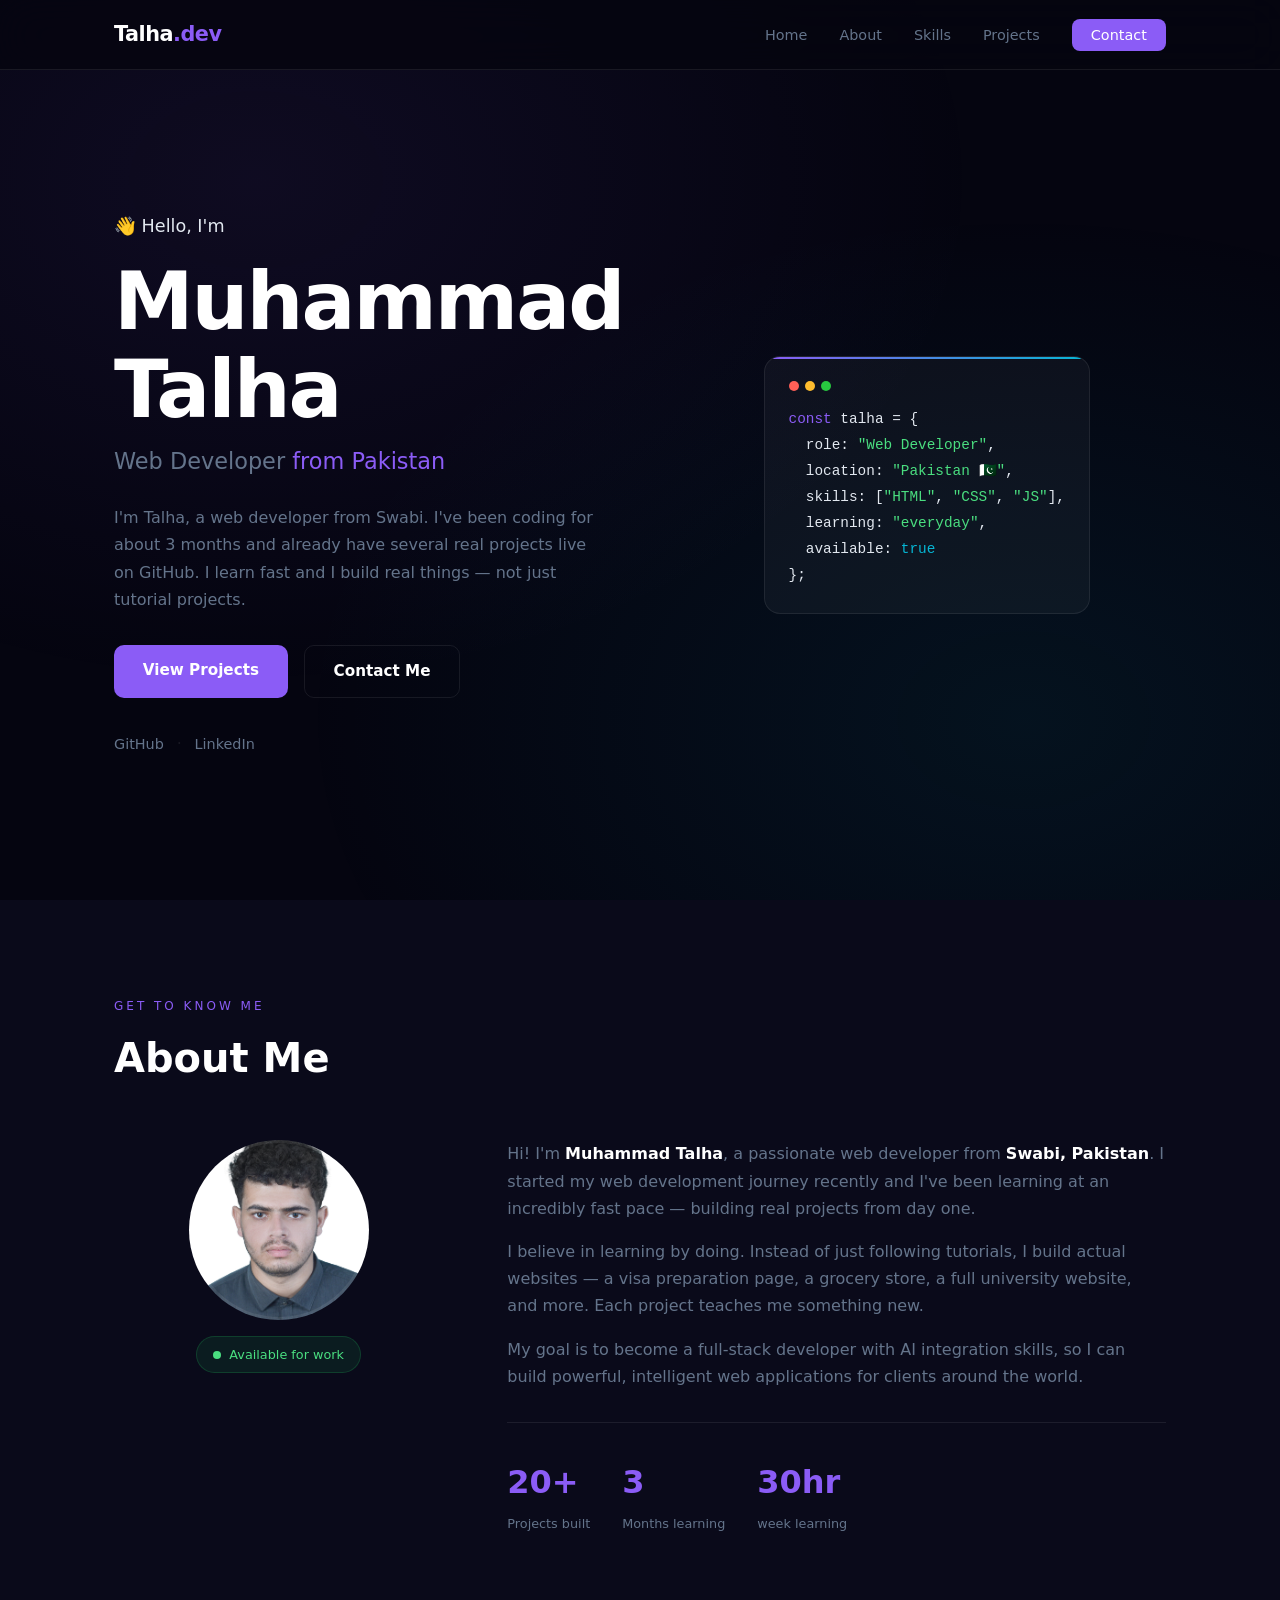
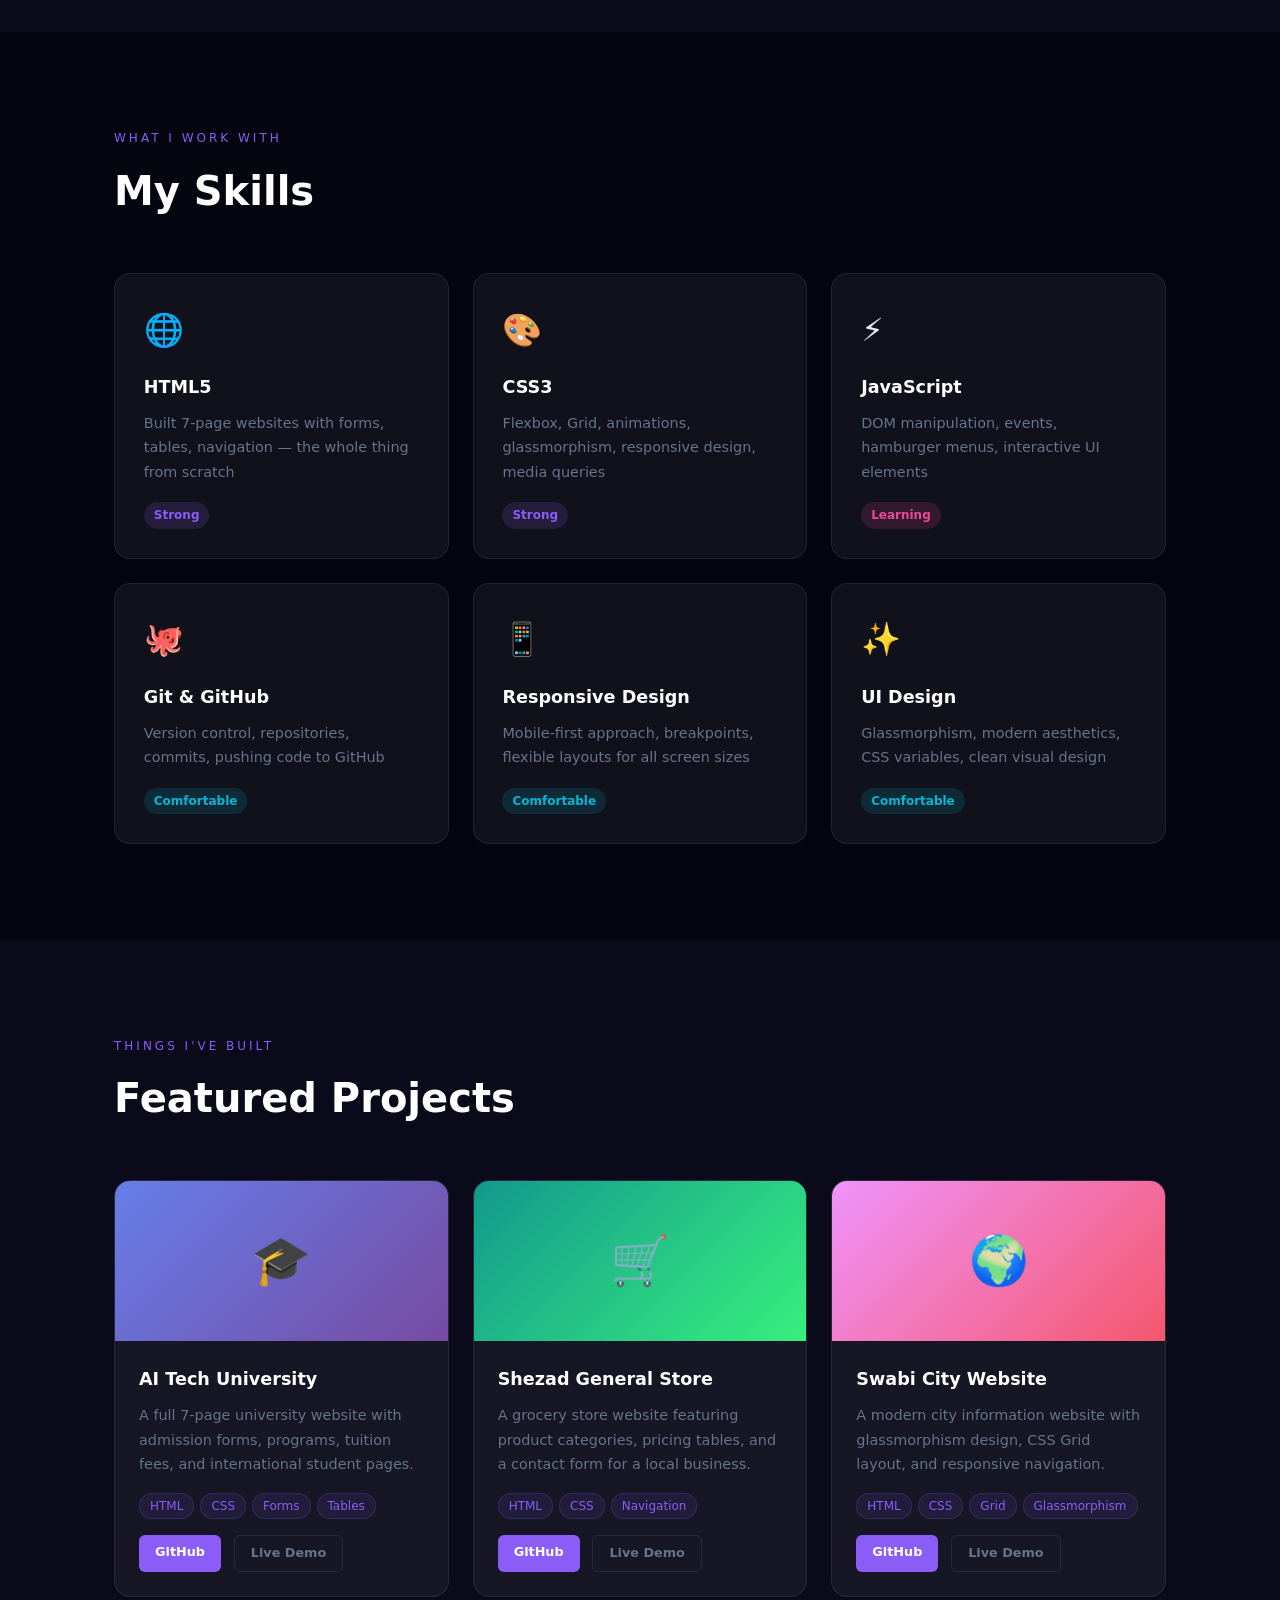
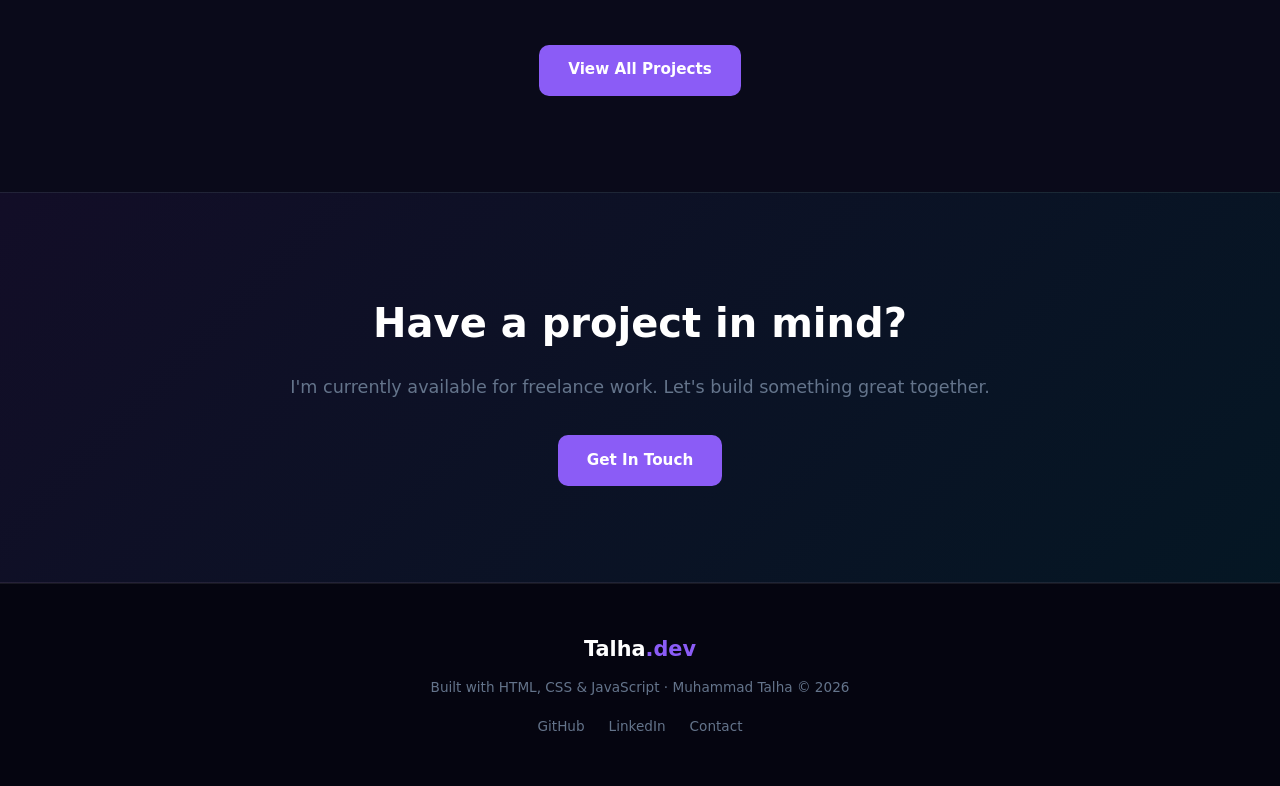
==== commit a205f01d: "Update index.html" ====
--- a/index.html
+++ b/index.html
@@ -34,10 +34,10 @@
             <p class="hero-eyebrow">👋 Hello, I'm</p>
             <h1 class="hero-name">Muhammad Talha</h1>
             <p class="hero-title">Web Developer <span class="accent">from Pakistan</span></p>
-            <p class="hero-bio">"I'm Talha, a web developer from Swabi. I've been 
+            <p class="hero-bio">I'm Talha, a web developer from Swabi. I've been 
 coding for about 3 months and already have several real 
 projects live on GitHub. I learn fast and I build 
-real things — not just tutorial projects."</p>
+real things — not just tutorial projects.</p>
             <div class="hero-btns">
                 <a href="projects.html" class="btn btn-primary">View Projects</a>
                 <a href="contact.html" class="btn btn-secondary">Contact Me</a>
@@ -85,12 +85,12 @@
                     <p>My goal is to become a full-stack developer with AI integration skills, so I can build powerful, intelligent web applications for clients around the world.</p>
                     <div class="about-stats">
                         <div class="stat">
-                            <span class="stat-num">4+</span>
+                            <span class="stat-num">20+</span>
                             <span class="stat-label">Projects built</span>
                         </div>
                         <div class="stat">
-                            <span class="stat-num">7</span>
-                            <span class="stat-label">Days learning</span>
+                            <span class="stat-num">3</span>
+                            <span class="stat-label">Months learning</span>
                         </div>
                         <div class="stat">
                             <span class="stat-num">30hr</span>
@@ -111,8 +111,8 @@
                 <div class="skill-card">
                     <div class="skill-icon">🌐</div>
                     <h3>HTML5</h3>
-                    <p>"Built 7-page websites with forms, tables, 
-navigation — the whole thing from scratch"</p>
+                    <p>Built 7-page websites with forms, tables, 
+navigation — the whole thing from scratch</p>
                     <span class="skill-level skill-strong">Strong</span>
                 </div>
                 <div class="skill-card">
